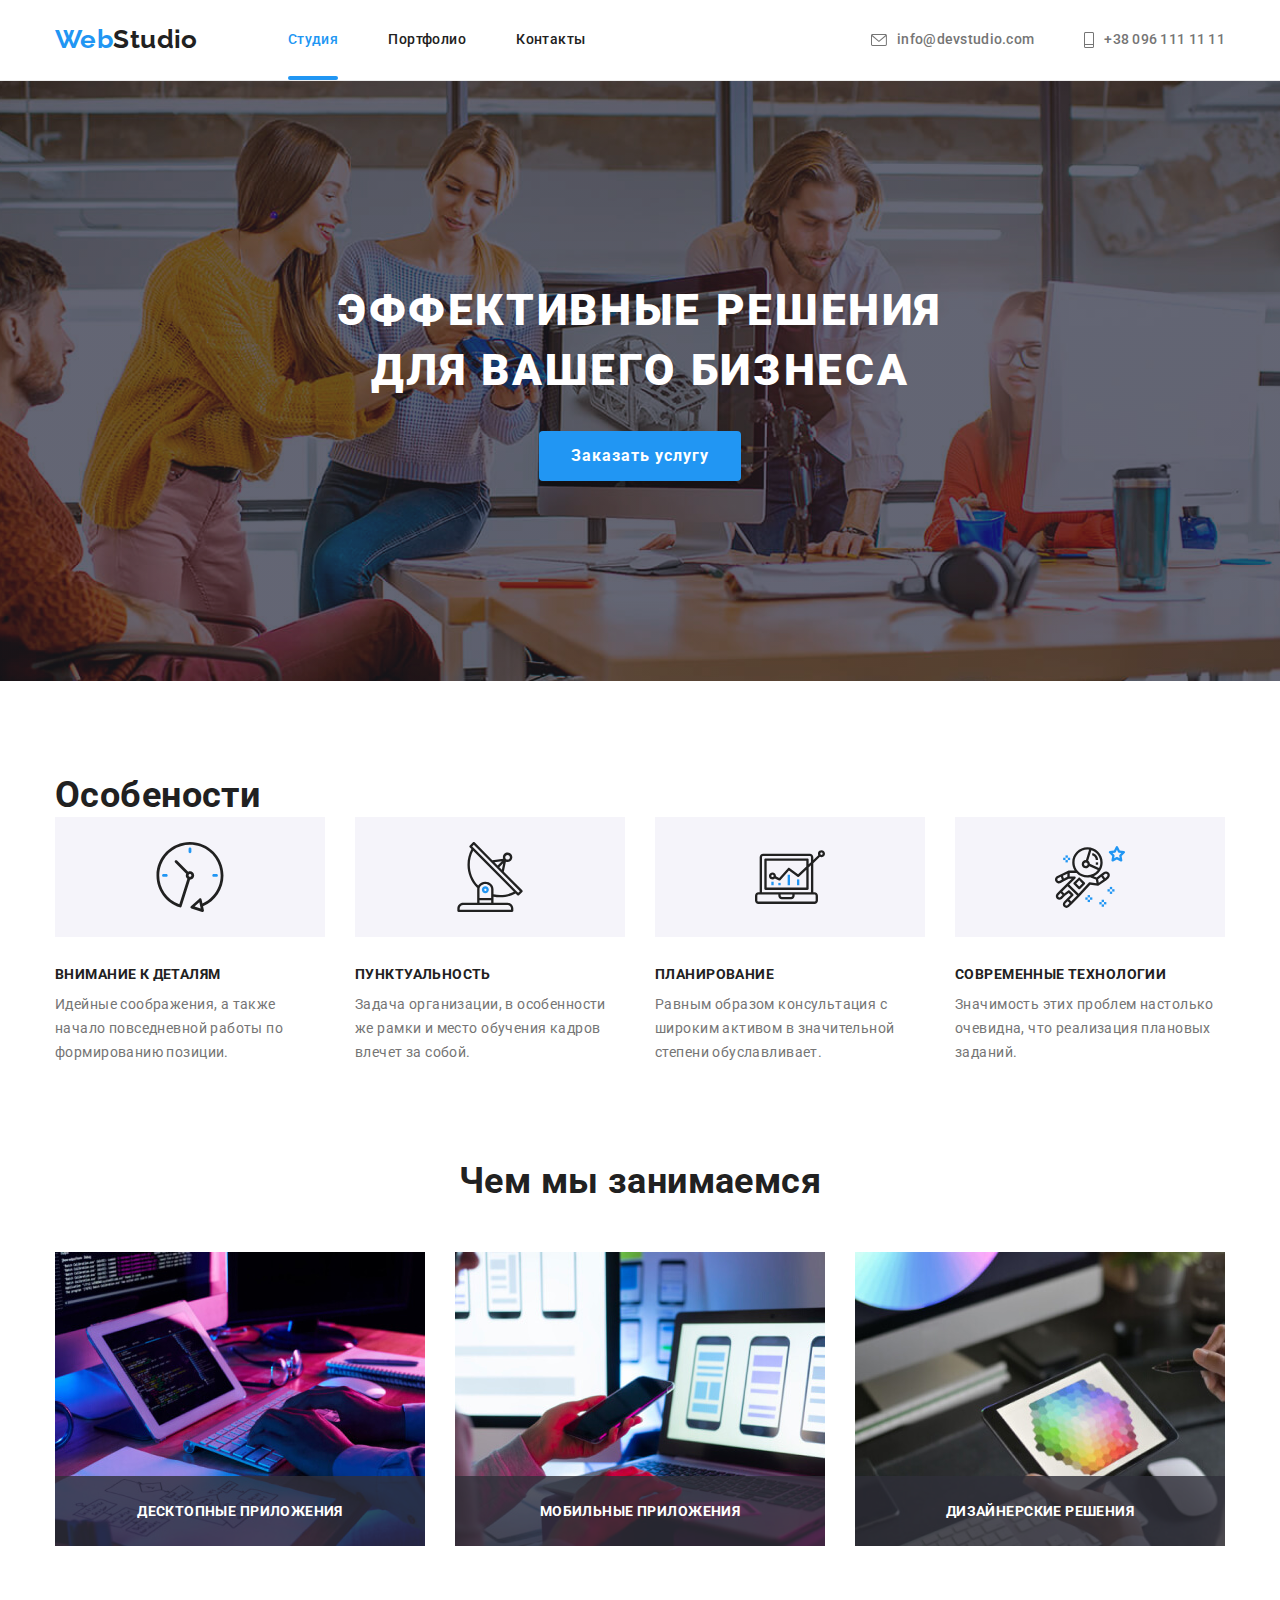
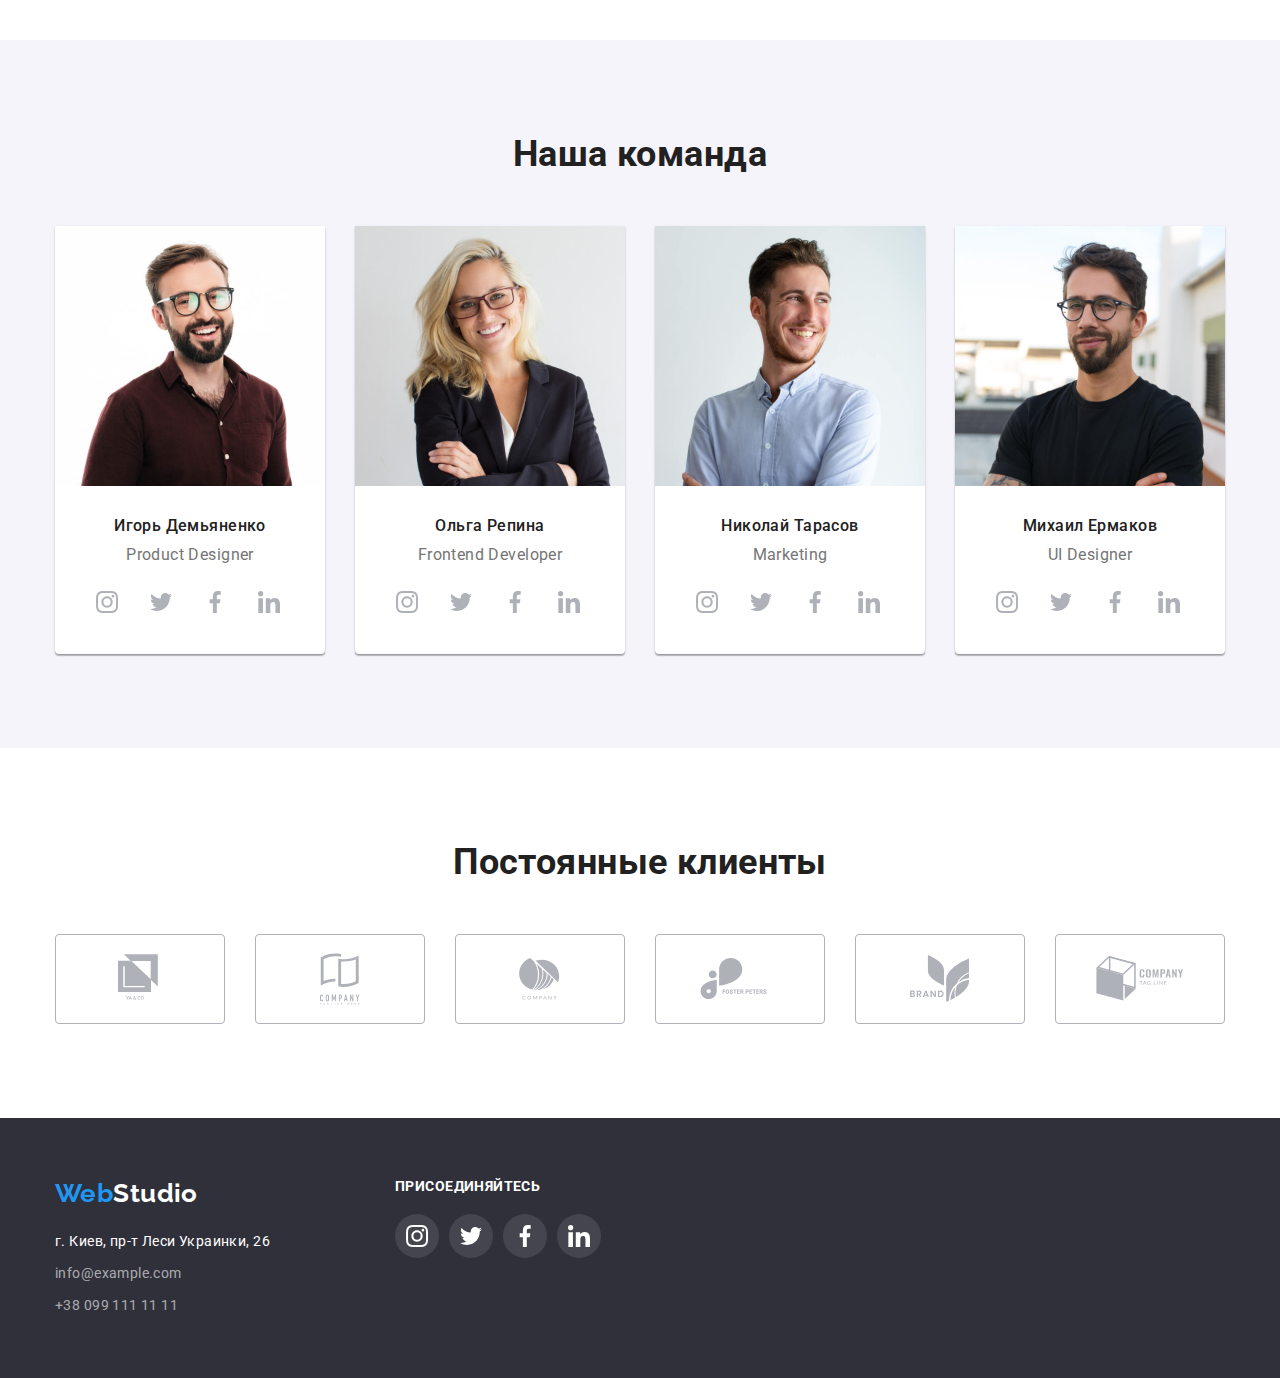
==== index.html @ b99799af "Перенес 5ю дз" ====
<!DOCTYPE html>
<html lang="ru">
  <head>
    <meta charset="UTF-8" />
    <meta name="viewport" content="width=device-width, initial-scale=1.0" />
    <title>Document</title>
    <link rel="preconnect" href="https://fonts.gstatic.com" />
    <link
      href="https://fonts.googleapis.com/css2?family=Raleway:wght@700&family=Roboto:wght@400;500;700;900&display=swap"
      rel="stylesheet"
    />
    <link
      rel="stylesheet"
      href="https://cdnjs.cloudflare.com/ajax/libs/modern-normalize/1.0.0/modern-normalize.min.css"
    />
    <link rel="stylesheet" href="./CSS/style.css" />
  </head>
  <body>
    <!--Шапка-->
    <header class="page-header">
      <div class="header-container container">
        <nav class="nav-header">
          <a href="/" class="logo">Web<span class="logo-color">Studio</span></a>

          <ul class="site-nav">
            <li class="nav-item"><a href="./index.html" class="link current">Студия</a></li>
            <li class="nav-item"><a href="./portfolio.html" class="link">Портфолио</a></li>
            <li class="nav-item"><a href="" class="link">Контакты</a></li>
          </ul>
        </nav>

        <ul class="second-nav">
          <li class="nav-item">
            <a href="" class="link">
              <svg class="second-nav-mail">
                <use class="second-nav-icon" href="./images/sprite.svg#mail"></use>
              </svg>
              info@devstudio.com
            </a>
          </li>
          <li class="nav-item">
            <a href="" class="link">
              <svg class="second-nav-smartphone">
                <use class="second-nav-icon" href="./images/sprite.svg#smartphone"></use>
              </svg>
              +38 096 111 11 11
            </a>
          </li>
        </ul>
      </div>
    </header>

    <main>
      <!--Герой-->
      <section class="hero-page">
        <div class="container">
          <h1 class="hero-title">
            Эффективные решения<br />
            для вашего бизнеса
          </h1>
          <button type="button" data-modal-open class="hero-btn">Заказать услугу</button>
        </div>
      </section>

      <!--Особенности-->
      <section class="section section-features">
        <div class="container">
          <h2 class="section-title" class="visually-hidden">Особености</h2>
          <ul class="features-list">
            <li class="features-item bgf-img1">
              <h3 class="section-title features">Внимание к деталям</h3>
              <p class="features-text">
                Идейные соображения, а также начало повседневной работы по формированию позиции.
              </p>
            </li>

            <li class="features-item bgf-img2">
              <h3 class="section-title features">Пунктуальность</h3>
              <p class="features-text">
                Задача организации, в особенности же рамки и место обучения кадров влечет за собой.
              </p>
            </li>

            <li class="features-item bgf-img3">
              <h3 class="section-title features">Планирование</h3>
              <p class="features-text">
                Равным образом консультация с широким активом в значительной степени обуславливает.
              </p>
            </li>

            <li class="features-item bgf-img4">
              <h3 class="section-title features">Современные технологии</h3>
              <p class="features-text">Значимость этих проблем настолько очевидна, что реализация плановых заданий.</p>
            </li>
          </ul>
        </div>
      </section>

      <!--Чем занимаемся-->
      <section class="section section-work">
        <div class="container">
          <h2 class="section-title name-page">Чем мы занимаемся</h2>
          <ul class="work-title">
            <li class="work-item">
              <img src="./images/Dex.jpg" alt="Декстопные приложения" width="370" />
              <p class="work-text">Десктопные приложения</p>
            </li>
            <li class="work-item">
              <img src="./images/phone.jpg" alt="Мобильные Приложения" width="370" />
              <p class="work-text">Мобильные приложения</p>
            </li>
            <li class="work-item">
              <img src="./images/dis.jpg" alt="Дизайнерские решения" width="370" />
              <p class="work-text">Дизайнерские решения</p>
            </li>
          </ul>
        </div>
      </section>

      <!--Команда-->
      <section class="section-comand">
        <div class="container">
          <h2 class="section-title name-page">Наша команда</h2>
          <ul class="team-list">
            <li class="team-item">
              <div class="team-img-container">
                <img src="./images/igor.jpg" alt="Игорь Демьяненко" width="270" />
              </div>
              <div class="team-text-container">
                <h3 class="section-title name">Игорь Демьяненко</h3>
                <p class="comand-text">Product Designer</p>
                <ul class="network-list">
                  <li class="network-item">
                    <a href="" class="network-link">
                      <svg class="network-icon">
                        <use class="icon" href="./images/sprite.svg#instagram"></use>
                      </svg>
                    </a>
                  </li>
                  <li class="network-item">
                    <a href="" class="network-link">
                      <svg class="network-icon">
                        <use class="icon" href="./images/sprite.svg#twitter"></use>
                      </svg>
                    </a>
                  </li>
                  <li class="network-item">
                    <a href="" class="network-link">
                      <svg class="network-icon">
                        <use class="icon" href="./images/sprite.svg#facebook"></use>
                      </svg>
                    </a>
                  </li>
                  <li class="network-item">
                    <a href="" class="network-link">
                      <svg class="network-icon">
                        <use class="icon" href="./images/sprite.svg#linkedin"></use>
                      </svg>
                    </a>
                  </li>
                </ul>
              </div>
            </li>

            <li class="team-item">
              <div class="team-img-container">
                <img src="./images/olga.jpg" alt="Ольга Репина" width="270" />
              </div>
              <div class="team-text-container">
                <h3 class="section-title name">Ольга Репина</h3>
                <p class="comand-text">Frontend Developer</p>
                <ul class="network-list">
                  <li class="network-item">
                    <a href="" class="network-link">
                      <svg class="network-icon">
                        <use class="icon" href="./images/sprite.svg#instagram"></use>
                      </svg>
                    </a>
                  </li>
                  <li class="network-item">
                    <a href="" class="network-link">
                      <svg class="network-icon">
                        <use class="icon" href="./images/sprite.svg#twitter"></use>
                      </svg>
                    </a>
                  </li>
                  <li class="network-item">
                    <a href="" class="network-link">
                      <svg class="network-icon">
                        <use class="icon" href="./images/sprite.svg#facebook"></use>
                      </svg>
                    </a>
                  </li>
                  <li class="network-item">
                    <a href="" class="network-link">
                      <svg class="network-icon">
                        <use class="icon" href="./images/sprite.svg#linkedin"></use>
                      </svg>
                    </a>
                  </li>
                </ul>
              </div>
            </li>

            <li class="team-item">
              <div class="team-img-container">
                <img src="./images/nikolya.jpg" alt="Николай Тарасов" width="270" />
              </div>
              <div class="team-text-container">
                <h3 class="section-title name">Николай Тарасов</h3>
                <p class="comand-text">Marketing</p>
                <ul class="network-list">
                  <li class="network-item">
                    <a href="" class="network-link">
                      <svg class="network-icon">
                        <use class="icon" href="./images/sprite.svg#instagram"></use>
                      </svg>
                    </a>
                  </li>
                  <li class="network-item">
                    <a href="" class="network-link">
                      <svg class="network-icon">
                        <use class="icon" href="./images/sprite.svg#twitter"></use>
                      </svg>
                    </a>
                  </li>
                  <li class="network-item">
                    <a href="" class="network-link">
                      <svg class="network-icon">
                        <use class="icon" href="./images/sprite.svg#facebook"></use>
                      </svg>
                    </a>
                  </li>
                  <li class="network-item">
                    <a href="" class="network-link">
                      <svg class="network-icon">
                        <use class="icon" href="./images/sprite.svg#linkedin"></use>
                      </svg>
                    </a>
                  </li>
                </ul>
              </div>
            </li>

            <li class="team-item">
              <div class="team-img-container">
                <img src="./images/mihail.jpg" alt="Михаил Ермаков" width="270" />
              </div>
              <div class="team-text-container">
                <h3 class="section-title name">Михаил Ермаков</h3>
                <p class="comand-text">UI Designer</p>
                <ul class="network-list">
                  <li class="network-item">
                    <a href="" class="network-link">
                      <svg class="network-icon">
                        <use class="icon" href="./images/sprite.svg#instagram"></use>
                      </svg>
                    </a>
                  </li>
                  <li class="network-item">
                    <a href="" class="network-link">
                      <svg class="network-icon">
                        <use class="icon" href="./images/sprite.svg#twitter"></use>
                      </svg>
                    </a>
                  </li>
                  <li class="network-item">
                    <a href="" class="network-link">
                      <svg class="network-icon">
                        <use class="icon" href="./images/sprite.svg#facebook"></use>
                      </svg>
                    </a>
                  </li>
                  <li class="network-item">
                    <a href="" class="network-link">
                      <svg class="network-icon">
                        <use class="icon" href="./images/sprite.svg#linkedin"></use>
                      </svg>
                    </a>
                  </li>
                </ul>
              </div>
            </li>
          </ul>
        </div>
      </section>

      <!-- Наши Клиенты -->
      <section class="section section-clients">
        <div class="container">
          <h2 class="section-title name-page">Постоянные клиенты</h2>
          <ul class="clients-list">
            <li class="clients-item">
              <a href="" class="clients-link">
                <svg class="clients-img" width="44px" height="49px">
                  <use class="clients-logo" href="./images/sprite.svg#logo1"></use>
                </svg>
              </a>
            </li>
            <li class="clients-item">
              <a href="" class="clients-link">
                <svg class="clients-img" width="40px" height="52px">
                  <use class="clients-logo" href="./images/sprite.svg#logo2"></use>
                </svg>
              </a>
            </li>
            <li class="clients-item">
              <a href="" class="clients-link">
                <svg class="clients-img" width="41px" height="42px">
                  <use class="clients-logo" href="./images/sprite.svg#logo3"></use>
                </svg>
              </a>
            </li>
            <li class="clients-item">
              <a href="" class="clients-link">
                <svg class="clients-img" width="80px" height="42px">
                  <use class="clients-logo" href="./images/sprite.svg#logo4"></use>
                </svg>
              </a>
            </li>
            <li class="clients-item">
              <a href="" class="clients-link">
                <svg class="clients-img" width="59px" height="47px">
                  <use class="clients-logo" href="./images/sprite.svg#logo5"></use>
                </svg>
              </a>
            </li>
            <li class="clients-item">
              <a href="" class="clients-link">
                <svg class="clients-img" width="88px" height="45px">
                  <use class="clients-logo" href="./images/logo6.svg#logo6"></use>
                </svg>
              </a>
            </li>
          </ul>
        </div>
      </section>
    </main>

    <!--Подвал-->
    <footer class="footer-page">
      <div class="container">
        <div class="footer-address-container">
          <a href="/" class="logo">Web<span class="logo-color footer">Studio</span></a>

          <address class="footer-content">
            <ul class="footer-list">
              <li class="footer-list-item">
                <a href="https://goo.gl/maps/4PFyWTzTnwLAxrPg8 " rel="“noopener" class="link"
                  >г. Киев, пр-т Леси Украинки, 26</a
                >
              </li>
              <li class="footer-list-item">
                <a href="mailto:info@example.com" class="link rgba">info@example.com</a>
              </li>

              <li class="footer-list-item">
                <a href="tel:+380991111111" class="link rgba">+38 099 111 11 11</a>
              </li>
            </ul>
          </address>
        </div>

        <div class="soshial-link-container">
          <h2 class="section-title soshial-link-title">присоединяйтесь</h2>
          <ul class="soshial-link-list">
            <li class="soshial-link-item">
              <a href="" class="soshial-link">
                <svg class="network-icon">
                  <use class="icon" href="./images/sprite.svg#instagram"></use>
                </svg>
              </a>
            </li>
            <li class="soshial-link-item">
              <a href="" class="soshial-link">
                <svg class="network-icon">
                  <use class="icon" href="./images/sprite.svg#twitter"></use>
                </svg>
              </a>
            </li>
            <li class="soshial-link-item">
              <a href="" class="soshial-link">
                <svg class="network-icon">
                  <use class="icon" href="./images/sprite.svg#facebook"></use>
                </svg>
              </a>
            </li>
            <li class="soshial-link-item">
              <a href="" class="soshial-link">
                <svg class="network-icon">
                  <use class="icon" href="./images/sprite.svg#linkedin"></use>
                </svg>
              </a>
            </li>
          </ul>
        </div>
      </div>
    </footer>

    <div class="backdrop is-hidden" data-modal>
      <div class="backdrop-window">
        <button type="button" data-modal-close class="backdrop-btn">
          <svg class="icon-exit">
            <use href="./images/sprite.svg#close-black"></use>
          </svg>
        </button>
      </div>
    </div>

    <script src="./js/modal.js"></script>
  </body>
</html>
---- CSS/style.css ----
:root {
  --text-color: #757575;
  --text-black-color: #212121;
  --text-wite-color: #ffffff;
  --text-accent: #2196f3;
  --text-background-color: #e5e5e5;
  --background-second-color: #f5f4fa;
  --footer-bg-color: #2f303a;
  --border-: 1px solid #eeeeee;
  --cubic: cubic-bezier(0.4, 0, 0.2, 1);
}

button {
  outline: none;
  list-style: none;
}

img {
  display: block;
  max-width: 100%;
  height: auto;
}

* {
  margin: 0;
  padding: 0;
}

body {
  background: var(--text-wite-color);
  color: var(--text-color);

  font-family: Roboto, sans-serif;
  letter-spacing: 0.03em;
  font-size: 14px;
  line-height: 1.71;
}

h1,
h2,
h3,
h4 {
  font-family: Roboto, sans-serif;
}

ul {
  list-style: none;
  margin: 0px;
  padding: 0px;
}

/* =================Header================= */

.page-header {
  display: flex;
  justify-content: center;
  align-items: center;
  border-bottom: 1px solid #ececec;

  background-color: var(--text-wite-color);
}

/* =================END Header================= */

/* ===================logo================ */

.logo {
  color: var(--text-accent);
  font-family: Raleway;
  font-weight: 700;
  font-size: 26px;
  line-height: 1.2;
  text-decoration: none;
}

.logo-color {
  color: var(--text-black-color);
}

/* ===================END logo================ */

.header-container {
  display: flex;
  align-items: center;
  justify-content: space-between;
}

/* =====================NAVIGATION=============== */

.nav-header {
  display: flex;
  justify-content: space-between;
  align-items: center;
  margin-right: auto;
}

.site-nav {
  display: flex;
  margin-left: 90px;
}

.site-nav .link:focus,
.site-nav .link:hover {
  color: var(--text-accent);
}

.site-nav .nav-item:not(:last-child) {
  margin-right: 50px;
}

.site-nav .link {
  display: block;
  padding: 32px 0;

  color: var(--text-black-color);
  font-weight: 500;
  font-size: 14px;
  line-height: 1.14;
  text-decoration: none;
}
.site-nav .link.current {
  color: var(--text-accent);
  display: block;
  position: relative;
}

.site-nav .link.current::after {
  content: '';
  position: absolute;
  left: 0;
  bottom: 0;

  display: block;
  width: 100%;
  height: 4px;
  background-color: var(--text-accent);
  border-radius: 2px;
}

/* =====================END NAVIGATION=============== */

/* =====================Second NAVIGATION=============== */

.second-nav {
  display: flex;
}

.second-nav .nav-item:not(:last-child) {
  margin-right: 50px;
}

.second-nav .link {
  color: var(--text-color);
  font-weight: 500;
  font-size: 14px;
  line-height: 1.4;
  letter-spacing: 0.02em;
  text-decoration: none;

  transition: color 250ms cubic-bezier(0.4, 0, 0.2, 1), fill 250ms cubic-bezier(0.4, 0, 0.2, 1);
}

.second-nav .second-nav-mail {
  width: 16px;
  height: 12px;
  fill: var(--text-color);
  margin-right: 10px;
}

.second-nav .second-nav-smartphone {
  width: 10px;
  height: 16px;
  fill: var(--text-color);
  margin-right: 10px;
}

.second-nav .link:focus,
.second-nav .link:hover {
  color: var(--text-accent);
}

.link:focus .second-nav-mail,
.link:hover .second-nav-mail {
  fill: var(--text-accent);
}

.link:focus .second-nav-smartphone,
.link:hover .second-nav-smartphone {
  fill: var(--text-accent);
}

.nav-item .link {
  display: flex;
  align-items: center;
}
/* =====================END Second NAVIGATION=============== */

/* =================END Header================= */

/* =================HERO================  */

.hero-page .hero-title {
  color: var(--text-wite-color);
  font-weight: 900;
  font-size: 44px;
  line-height: 1.36;
  text-align: center;
  letter-spacing: 0.06em;
  text-transform: uppercase;
}

.hero-page .hero-btn {
  color: var(--text-wite-color);
  font-weight: 700;
  font-size: 16px;
  line-height: 1.87;
  display: flex;
  align-items: center;
  text-align: center;
  letter-spacing: 0.06em;
  background-color: var(--text-accent);
  border: none;
  box-shadow: 0px 4px 4px rgba(0, 0, 0, 0.15);
  border-radius: 4px;
  cursor: pointer;
}

/* .hero-page .hero-btn:focus,
.hero-page .hero-btn:hover {
  color: var(--text-black-color);
  background-color: var(--background-second-color);
} */

.hero-page {
  background-color: #c4c4c4;
  margin: 0 auto;
  padding-top: 200px;
  padding-bottom: 200px;
  text-align: center;
  max-width: 1600px;

  background-image: linear-gradient(rgba(47, 48, 58, 0.4), rgba(47, 48, 58, 0.4)), url(../images/hero/Img-png.png);
  background-position: center;
  background-repeat: no-repeat;
  background-size: cover;
}

.hero-page .hero-btn {
  color: var(--text-wite-color);
  background-color: var(--text-accent);
  font-weight: 700;
  font-size: 16px;
  line-height: 1.9;
  align-items: center;
  text-align: center;
  letter-spacing: 0.06em;
}

.hero-btn {
  text-align: center;
  margin-left: auto;
  margin-right: auto;
  margin-top: 30px;
  padding: 10px 0;
  padding-left: 32px;
  padding-right: 32px;
  box-shadow: 0px 4px 4px rgba(0, 0, 0, 0.15);
}

/* =================END HERO================  */

.section .section-title,
.section-comand .section-title {
  color: var(--text-black-color);
  font-weight: 700;
  font-size: 36px;
  line-height: 1.16;
}

.section .filter {
  background-color: var(--background-second-color);
  font-family: inherit;
}

.section .filter:focus,
.section .filter:hover {
  color: var(--text-accent);
}

.section .filter-text {
  color: var(--text-color);
}

.section .section-title.name-page {
  font-weight: 700;
  font-size: 36px;
  line-height: 1.16;
  text-align: center;
}

.section .section-title.features {
  font-weight: 700;
  font-size: 14px;
  line-height: 1.14;
  text-transform: uppercase;
}

.visually-hidden {
  position: absolute !important;
  clip: rect(1px 1px 1px 1px);
  clip: rect(1px, 1px, 1px, 1px);
  padding: 0 !important;
  border: 0 !important;
  height: 1px !important;
  width: 1px !important;
  overflow: hidden;
}

/* =====================FEARURES================ */

.features-item {
  margin-left: 30px;
}

.section-features {
  padding-top: 94px;
  padding-bottom: 48px;
}

.features-list {
  display: flex;
  flex-wrap: wrap;
  margin-left: -30px;
}

.features-item {
  flex-basis: calc((100% - 30px * 4) / 4);
}

.features-text {
  margin-top: 10px;
}

.features-item:before {
  content: '';
  display: block;
  margin-bottom: 30px;
  background-repeat: no-repeat;
  background-position: center;
  background-color: var(--background-second-color);
  /* width: 270px; */
  height: 120px;
}

.bgf-img1::before {
  background-image: url(../images/features/bg1.svg);
}

.bgf-img2::before {
  background-image: url(../images/features/bg2.svg);
}

.bgf-img3::before {
  background-image: url(../images/features/bg3.svg);
}

.bgf-img4::before {
  background-image: url(../images/features/bg4.svg);
}

/* =====================FEARURES================ */

/* ================ЧЕМ ЗАНИМАЕМСЯ============== */

.section-work .section-title.name-page {
  margin-bottom: 50px;
}

.section-work {
  padding-top: 48px;
  padding-bottom: 94px;
}

.work-title {
  display: flex;
  flex-wrap: wrap;
  margin-left: -30px;
  justify-content: center;
  align-items: center;
}

.work-title > .work-item {
  flex-basis: calc((100% - 30px * 3) / 3);
  margin-left: 30px;
  position: relative;
}

.work-text {
  display: flex;
  justify-content: center;
  align-items: center;
  height: 70px;
  width: 100%;
  background: rgba(47, 48, 58, 0.8);
  top: 76%;
  position: absolute;

  font-weight: 700;
  font-size: 14px;
  line-height: 1.143;
  text-transform: uppercase;
  color: var(--text-wite-color);
}

/* ================ КОНЕЦ ЧЕМ ЗАНИМАЕМСЯ============== */

/* ======================TEAM=================== */

.section-comand .section-title.name-page {
  font-weight: 700;
  font-size: 36px;
  line-height: 1.16;
  text-align: center;
  margin-bottom: 50px;
}

.section-comand {
  background-color: var(--background-second-color);
  padding-top: 94px;
  padding-bottom: 94px;
}

.team-list {
  display: flex;
  flex-wrap: wrap;
  margin-left: -30px;
  border-radius: 0px 0px 4px 4px;
}

.team-list > .team-item {
  flex-basis: calc((100% - 30px * 4) / 4);
}

.team-item {
  border-radius: 0px 0px 4px 4px;
  background-color: var(--text-wite-color);
  margin-left: 30px;
  box-shadow: 0px 1px 3px rgba(0, 0, 0, 0.12), 0px 1px 1px rgba(0, 0, 0, 0.14), 0px 2px 1px rgba(0, 0, 0, 0.2);

  /* transition: background-color 250ms cubic-bezier(0.4, 0, 0.2, 1); */
}

.section-comand .section-title.name {
  font-weight: 500;
  font-size: 16px;
  line-height: 1.19;
  text-align: center;
}

.section-comand .comand-text {
  font-weight: 400;
  font-size: 16px;
  line-height: 1.19;
  text-align: center;
  margin-top: 10px;
}

.team-text-container {
  padding: 30px;
}

.network-list {
  display: inline-flex;
  margin-top: 16px;
}

/* .network-link {
  transition: background-color 250ms var(--cubic);
} */

.network-link:focus,
.network-link:hover {
  display: flex;
  width: 44px;
  height: 44px;
  background-color: var(--text-accent);
  border-radius: 50%;
}

.network-link:focus .network-icon,
.network-link:hover .network-icon {
  fill: #ffffff;
}

.network-item:not(:last-child) {
  margin-right: 10px;
}

.network-link {
  width: 44px;
  height: 44px;
  display: inline-flex;
  justify-content: center;
  align-items: center;
  border-radius: 50%;

  transition: background-color 250ms var(--cubic), fill 250ms var(--cubic);
}

.network-icon {
  width: 22px;
  height: 22px;
  fill: #afb1b8;

  transition: fill 250ms cubic-bezier(0.4, 0, 0.2, 1);
}

/* ======================END TEAM=================== */

/* =========================== CLIENTS ========================== */

.section-clients {
  padding-top: 94px;
  padding-bottom: 94px;
}

.clients-list {
  display: flex;
  margin-top: 50px;
  flex-wrap: wrap;
  margin-left: -30px;
}

.clients-item {
  display: flex;
  justify-content: center;
  align-items: center;
  margin-left: 30px;
  flex-basis: calc((100% - 30px * 6) / 6);
}

.clients-img {
  display: block;
}

.clients-logo {
  fill: #afb1b8;
}

.clients-link {
  display: flex;
  width: 100%;
  height: 90px;
  fill: var(--text-accent);
  box-sizing: border-box;
  justify-content: center;
  align-items: center;
  border: 1px solid #afb1b8;
  border-radius: 4px;

  transition: border 250ms cubic-bezier(0.4, 0, 0.2, 1), fill 250ms var(--cubic);
}

.clients-link:hover,
.clients-link:focus {
  border-radius: 4px;
  border: 1px solid var(--text-accent);
}

.clients-link:hover .clients-logo,
.clients-link:focus .clients-logo {
  fill: var(--text-accent);
}

/* ======================== END CLIENTS ============================= */

/* ===================FOOTER========================== */

.footer-page {
  background-color: var(--footer-bg-color);
  text-decoration: none;
  display: flex;
  justify-content: center;
  align-items: center;
}

.footer-page > .container {
  display: flex;
}

.footer-page .link {
  color: var(--text-wite-color);
  text-decoration: none;

  transition: color 250ms var(--cubic);
}

.footer-page .link.rgba {
  color: rgba(255, 255, 255, 0.6);
  text-decoration: none;
}

.logo-color.footer {
  color: var(--text-wite-color);
}

.footer-page .link:focus,
.footer-page .link:hover {
  color: var(--text-accent);
}

.footer-content {
  margin-top: 20px;

  font-style: normal;
}

.footer-address-container {
  width: 270px;
  padding: 60px 0;
  align-items: flex-start;
}

.footer-list-item {
  margin-top: 8px;
}

.soshial-link-container {
  width: 270px;
  padding: 60px 0;
  align-items: flex-start;
  margin-left: 70px;
}

.soshial-link-title {
  font-weight: 700;
  font-size: 14px;
  line-height: 1.142;
  letter-spacing: 0.03em;
  text-transform: uppercase;
  color: var(--text-wite-color);
}

.soshial-link-list {
  display: flex;
}

.soshial-link-item:not(:last-child) {
  margin-right: 10px;
}

.soshial-link-item {
  margin-top: 20px;
  background-color: rgba(255, 255, 255, 0.1);
  border-radius: 50%;

  /* transition: background-color 250ms cubic-bezier(0.4, 0, 0.2, 1); */
}

.soshial-link {
  width: 44px;
  height: 44px;
  display: inline-flex;
  justify-content: center;
  align-items: center;
  border-radius: 50%;

  transition: background-color 250ms cubic-bezier(0.4, 0, 0.2, 1);
}

.soshial-link .icon {
  width: 22px;
  height: 22px;
  fill: var(--text-wite-color);
}

.soshial-link:hover,
.soshial-link:focus {
  display: flex;
  width: 44px;
  height: 44px;
  background-color: #2196f3;
  border-radius: 50%;
}

/* =================== END FOOTER ========================== */

/* ========== Modal =============== */

.backdrop {
  position: fixed;
  top: 0;
  left: 0;
  z-index: 100;

  width: 100%;
  height: 100%;
  background-color: rgba(0, 0, 0, 0.2);

  transition: all 250ms var(--cubic);
}

.backdrop-window {
  position: absolute;
  top: 50%;
  left: 50%;
  transform: translate(-50%, -50%);

  width: 528px;
  height: 581px;
  background: #ffffff;
  box-shadow: 0px 1px 3px rgba(0, 0, 0, 0.12), 0px 1px 1px rgba(0, 0, 0, 0.14), 0px 2px 1px rgba(0, 0, 0, 0.2);
  border-radius: 4px;
}

.backdrop-btn {
  position: absolute;
  right: 8px;
  top: 8px;
  width: 30px;
  height: 30px;

  background: #ffffff;
  border: 1px solid rgba(0, 0, 0, 0.1);
  border-radius: 50%;

  display: flex;
  justify-content: center;
  align-items: center;

  transition: border 250ms var(--cubic);
}

.icon-exit {
  width: 11px;
  height: 11px;

  transition: fill 250ms var(--cubic);
}

.is-hidden {
  opacity: 0;
  visibility: hidden;
  pointer-events: none;
}

.backdrop-btn:focus,
.backdrop-btn:hover {
  border: 1px solid var(--text-accent);
}

.backdrop-btn:focus .icon-exit,
.backdrop-btn:hover .icon-exit {
  fill: var(--text-accent);
}

/* ========== END Modal =============== */

/* ==================== Portfolio ==================== */

.container {
  width: 1200px;
  margin-left: auto;
  margin-right: auto;
  padding-left: 15px;
  padding-right: 15px;
}

/* ==================== Portfolio ==================== */

/* ================ filter ================ */

.portfolio-main-container {
  background-color: var(--text-wite-color);
}

.filter-container {
  align-items: center;
  justify-content: center;
  display: flex;
  margin-bottom: 50px;
}

.filter-list:not(:last-child) {
  margin-right: 8px;
}

.filter-list .filter {
  padding: 6px 22px;
  border-radius: 4px;
  background-color: var(--background-second-color);

  text-align: center;
  font-weight: 500;
  font-size: 16px;
  line-height: 1.8;
}

.section .filter {
  font-weight: 500;
  font-size: 16px;
  line-height: 1.62;

  background: #f5f4fa;
  border-radius: 4px;
  border: none;

  transition: background-color 250ms cubic-bezier(0.4, 0, 0.2, 1), color 250ms cubic-bezier(0.4, 0, 0.2, 1);
}

.section .filter:focus,
.section .filter:hover {
  background: var(--text-accent);
  color: var(--text-wite-color);
  border-radius: 4px;
  box-shadow: 0px 3px 1px rgba(0, 0, 0, 0.1), 0px 1px 2px rgba(0, 0, 0, 0.08), 0px 2px 2px rgba(0, 0, 0, 0.12);
}

/* ================ END filter ================ */

/*  ==================== Список фильтра ================= */

.flex-container {
  display: flex;
  flex-wrap: wrap;
  margin-left: -30px;
  margin-top: -30px;
}

.portfolio-box {
  margin-left: 30px;
  margin-top: 30px;
  flex-basis: calc((100% - 30px * 3) / 3);
  border: var(--border-);
  box-sizing: border-box;
}

.filter-img {
  position: relative;
  overflow: hidden;
}

.portfolio-opacity-text {
  position: absolute;
  top: 0;

  width: 100%;
  height: 100%;
  padding: 63px 24px;
  background: rgba(33, 150, 243, 0.9);

  font-size: 18px;
  line-height: 1.555;
  letter-spacing: 0.03em;
  color: #ffffff;

  transform: translateY(100%);
  transition: transform 250ms cubic-bezier(0.4, 0, 0.2, 1);
}

.section .section-title.filter-page {
  font-size: 18px;
  line-height: 1.83;
  letter-spacing: 0.06em;
}

.section .filter-text {
  margin-top: 4px;

  font-weight: 400;
  font-size: 16px;
  line-height: 1.87;
}

.filter-link:hover .portfolio-opacity-text,
.filter-link:focus .portfolio-opacity-text {
  transform: translateY(0);
}

/* .section .filter-link:focus,
.section .filter-link:hover {
  color: var(--text-accent);
} */

.filter-link:focus,
.filter-link:hover {
  box-shadow: 0px 1px 1px rgba(0, 0, 0, 0.12), 0px 4px 4px rgba(0, 0, 0, 0.06), 1px 4px 6px rgba(0, 0, 0, 0.16);
  color: var(--text-accent);
}

.section .filter-link {
  text-decoration: none;
  display: block;
  position: relative;

  transition: box-shadow 250ms cubic-bezier(0.4, 0, 0.2, 1);
}

.filter-contant-container {
  padding: 24px 20px;
}

.portfolio-section {
  padding: 94px 0;
}
/* ====================END Portfolio==================== */
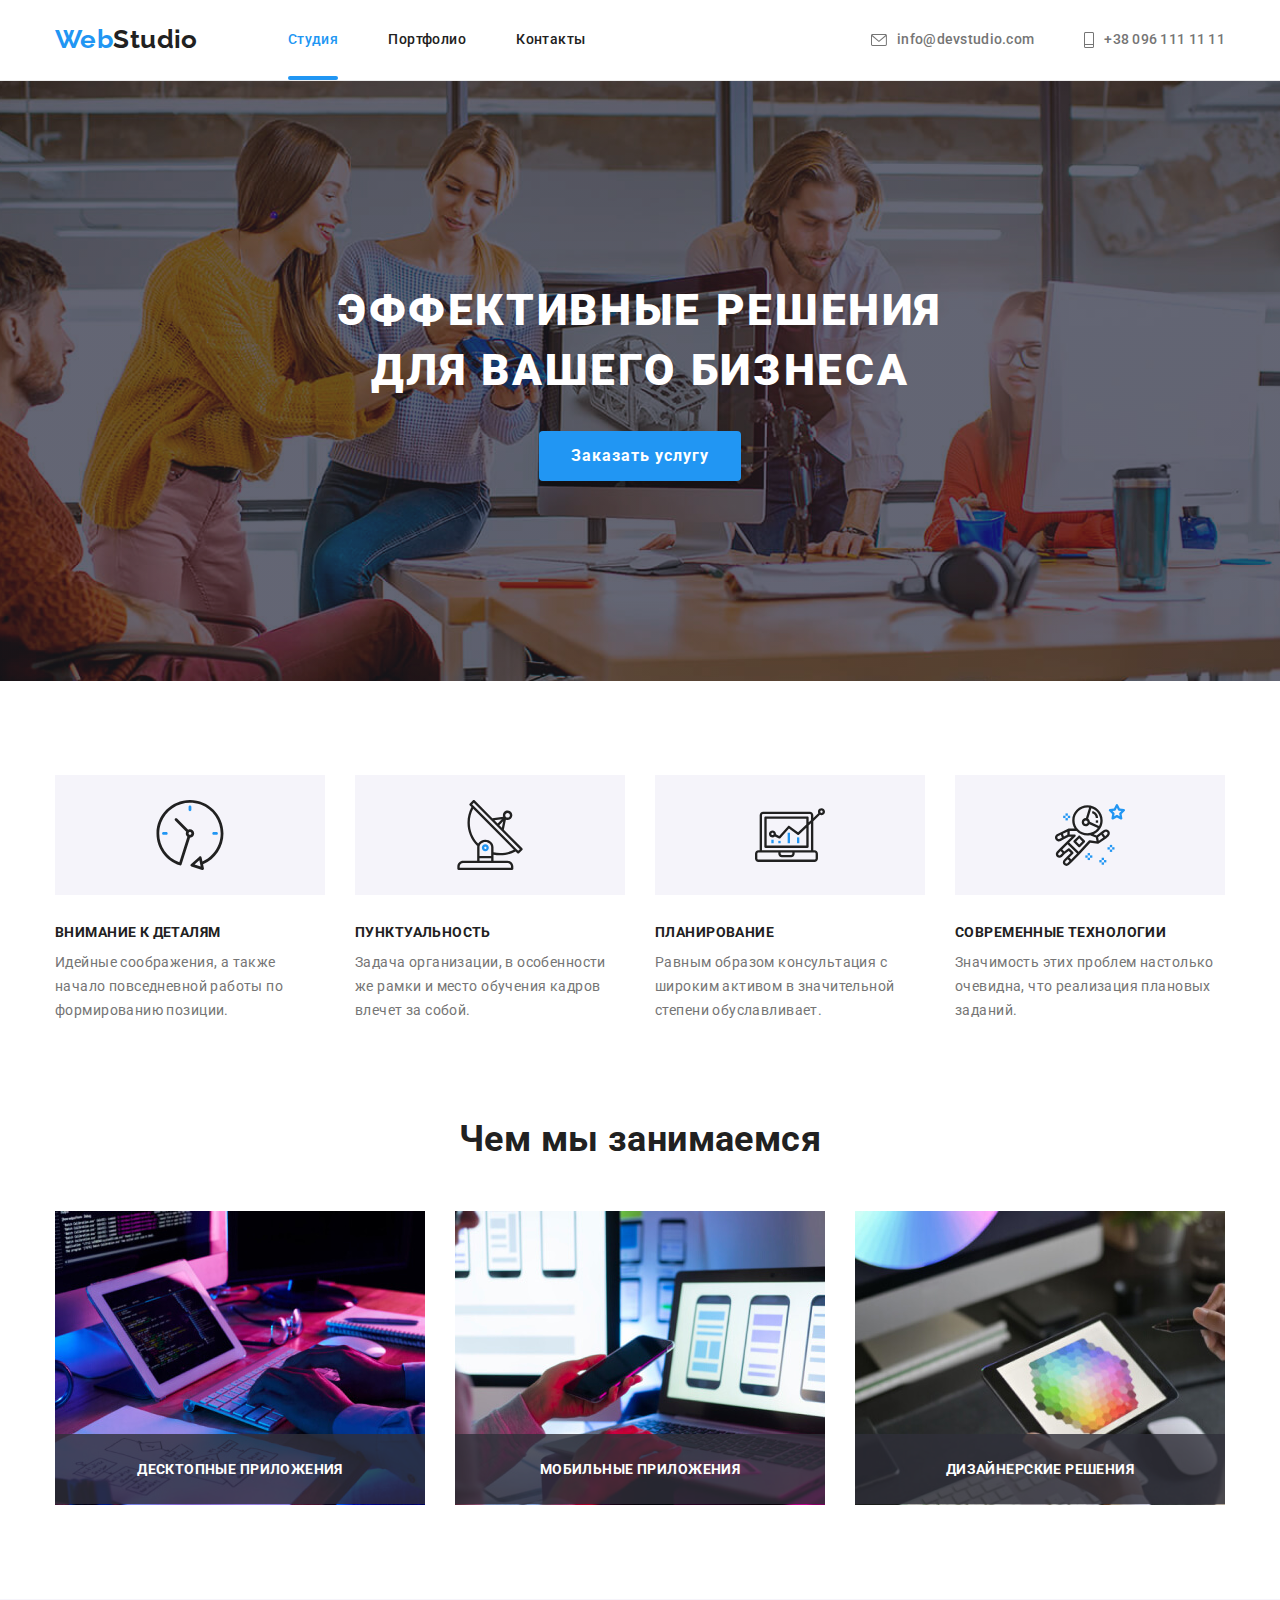
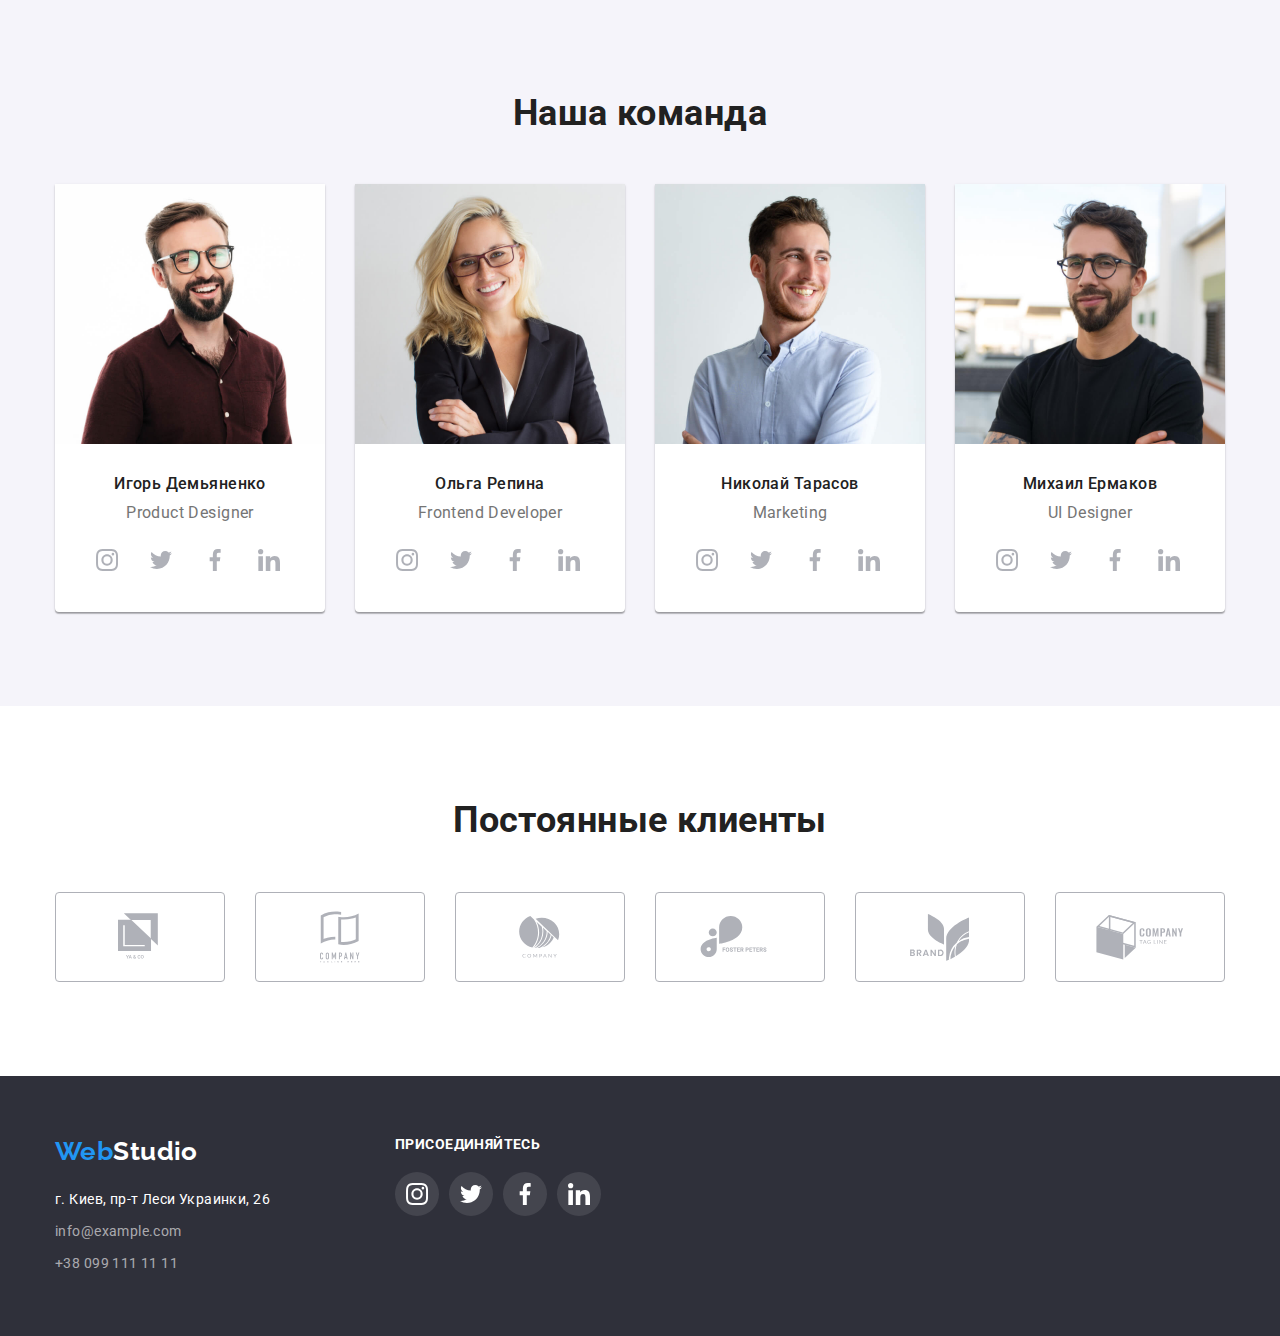
==== commit d8c2d0aa: "правки" ====
--- a/index.html
+++ b/index.html
@@ -65,7 +65,7 @@
       <!--Особенности-->
       <section class="section section-features">
         <div class="container">
-          <h2 class="section-title" class="visually-hidden">Особености</h2>
+          <h2 class="section-title visually-hidden">Особености</h2>
           <ul class="features-list">
             <li class="features-item bgf-img1">
               <h3 class="section-title features">Внимание к деталям</h3>
@@ -399,6 +399,54 @@
 
     <div class="backdrop is-hidden" data-modal>
       <div class="backdrop-window">
+        <div class="backdrop-contant">
+          <form class="backdrop-form">
+            <p class="backdrop-form-name">Оставьте свои данные, мы вам перезвоним</p>
+            <label for="Имя" class="backdrop-list">
+              <span class="backdrop-form-text">Имя</span>
+              <input type="text" name="username" class="backdrop-imput" id="username" />
+              <svg class="backdrop-icon-container" width="12" heigth="12">
+                <use class="backdrop-icon" href="./images/sprite.svg#mail2"></use>
+              </svg>
+            </label>
+
+            <label for="Телефон" class="backdrop-list">
+              <span class="backdrop-form-text">Телефон</span>
+              <input type="tel" name="phone-number" class="backdrop-imput" id="phone-number" />
+              <svg class="backdrop-icon-container" width="13" heigth="13">
+                <use class="backdrop-icon" href="./images/sprite.svg#phone"></use>
+              </svg>
+            </label>
+
+            <label for="Почта" class="backdrop-list">
+              <span class="backdrop-form-text">Почта</span>
+              <input type="email" name="email" class="backdrop-imput" id="email" />
+              <svg class="backdrop-icon-container" width="15" heigth="12">
+                <use class="backdrop-icon" href="./images/sprite.svg#peple"></use>
+              </svg>
+            </label>
+
+            <label for="comment" class="backdrop-list">
+              <span class="backdrop-form-text">Комментарий</span>
+              <textarea
+                name="comment"
+                rows="5"
+                placeholder="Введите текст"
+                class="backdrop-textarea"
+                id="comment"
+              ></textarea>
+            </label>
+
+            <label class="backdrop-checkbox">
+              <input type="checkbox" name="mailing" />
+              <p class="checkbox-text">Соглашаюсь с рассылкой и принимаю</p>
+              <a href="#" class="checkbox-link">Условия договора</a>
+            </label>
+
+            <button type="submit" class="hero-btn">Отправить</button>
+          </form>
+        </div>
+
         <button type="button" data-modal-close class="backdrop-btn">
           <svg class="icon-exit">
             <use href="./images/sprite.svg#close-black"></use>
--- a/CSS/style.css
+++ b/CSS/style.css
@@ -49,6 +49,10 @@
   padding: 0px;
 }
 
+textarea {
+  resize: none;
+}
+
 /* =================Header================= */
 
 .page-header {
@@ -209,7 +213,7 @@
   text-transform: uppercase;
 }
 
-.hero-page .hero-btn {
+.hero-btn {
   color: var(--text-wite-color);
   font-weight: 700;
   font-size: 16px;
@@ -224,12 +228,6 @@
   border-radius: 4px;
   cursor: pointer;
 }
-
-/* .hero-page .hero-btn:focus,
-.hero-page .hero-btn:hover {
-  color: var(--text-black-color);
-  background-color: var(--background-second-color);
-} */
 
 .hero-page {
   background-color: #c4c4c4;
@@ -348,7 +346,6 @@
   background-repeat: no-repeat;
   background-position: center;
   background-color: var(--background-second-color);
-  /* width: 270px; */
   height: 120px;
 }
 
@@ -446,8 +443,6 @@
   background-color: var(--text-wite-color);
   margin-left: 30px;
   box-shadow: 0px 1px 3px rgba(0, 0, 0, 0.12), 0px 1px 1px rgba(0, 0, 0, 0.14), 0px 2px 1px rgba(0, 0, 0, 0.2);
-
-  /* transition: background-color 250ms cubic-bezier(0.4, 0, 0.2, 1); */
 }
 
 .section-comand .section-title.name {
@@ -473,10 +468,6 @@
   display: inline-flex;
   margin-top: 16px;
 }
-
-/* .network-link {
-  transition: background-color 250ms var(--cubic);
-} */
 
 .network-link:focus,
 .network-link:hover {
@@ -653,8 +644,6 @@
   margin-top: 20px;
   background-color: rgba(255, 255, 255, 0.1);
   border-radius: 50%;
-
-  /* transition: background-color 250ms cubic-bezier(0.4, 0, 0.2, 1); */
 }
 
 .soshial-link {
@@ -754,6 +743,81 @@
   fill: var(--text-accent);
 }
 
+.backdrop-form-name {
+  margin-top: 40px;
+
+  font-weight: 700;
+  font-size: 20px;
+  line-height: 1.15;
+  text-align: center;
+  letter-spacing: 0.03em;
+  color: var(--text-black-color);
+}
+
+.backdrop-form-text {
+  display: block;
+
+  font-weight: normal;
+  font-size: 12px;
+  line-height: 1.166;
+  letter-spacing: 0.01em;
+  color: var(--text-color);
+  margin-top: 12px;
+}
+
+.backdrop-list {
+  display: block;
+  margin-left: 40px;
+  position: relative;
+}
+
+.backdrop-imput {
+  /* position: relative; */
+  width: 448px;
+  height: 40px;
+  padding-left: 30px;
+  margin-top: 4px;
+  border-radius: 4px;
+  border: 1px solid rgba(33, 33, 33, 0.2);
+}
+
+.backdrop-checkbox {
+  display: flex;
+  justify-content: center;
+  align-items: center;
+  margin-top: 20px;
+}
+
+.checkbox-text {
+  margin-left: 9px;
+
+  font-weight: 400;
+  font-size: 14px;
+  line-height: 1.171;
+  letter-spacing: 0.03em;
+  color: var(--text-color);
+}
+
+.checkbox-link {
+  margin-left: 4px;
+}
+
+.backdrop-icon-container {
+  position: absolute;
+  top: 50%;
+  left: 12px;
+  width: 13px;
+  height: 13px;
+}
+
+.backdrop-textarea {
+  width: 448px;
+  padding: 12px 16px;
+  margin-top: 4px;
+  border-radius: 4px;
+  border: 1px solid rgba(33, 33, 33, 0.2);
+}
+
 /* ========== END Modal =============== */
 
 /* ==================== Portfolio ==================== */
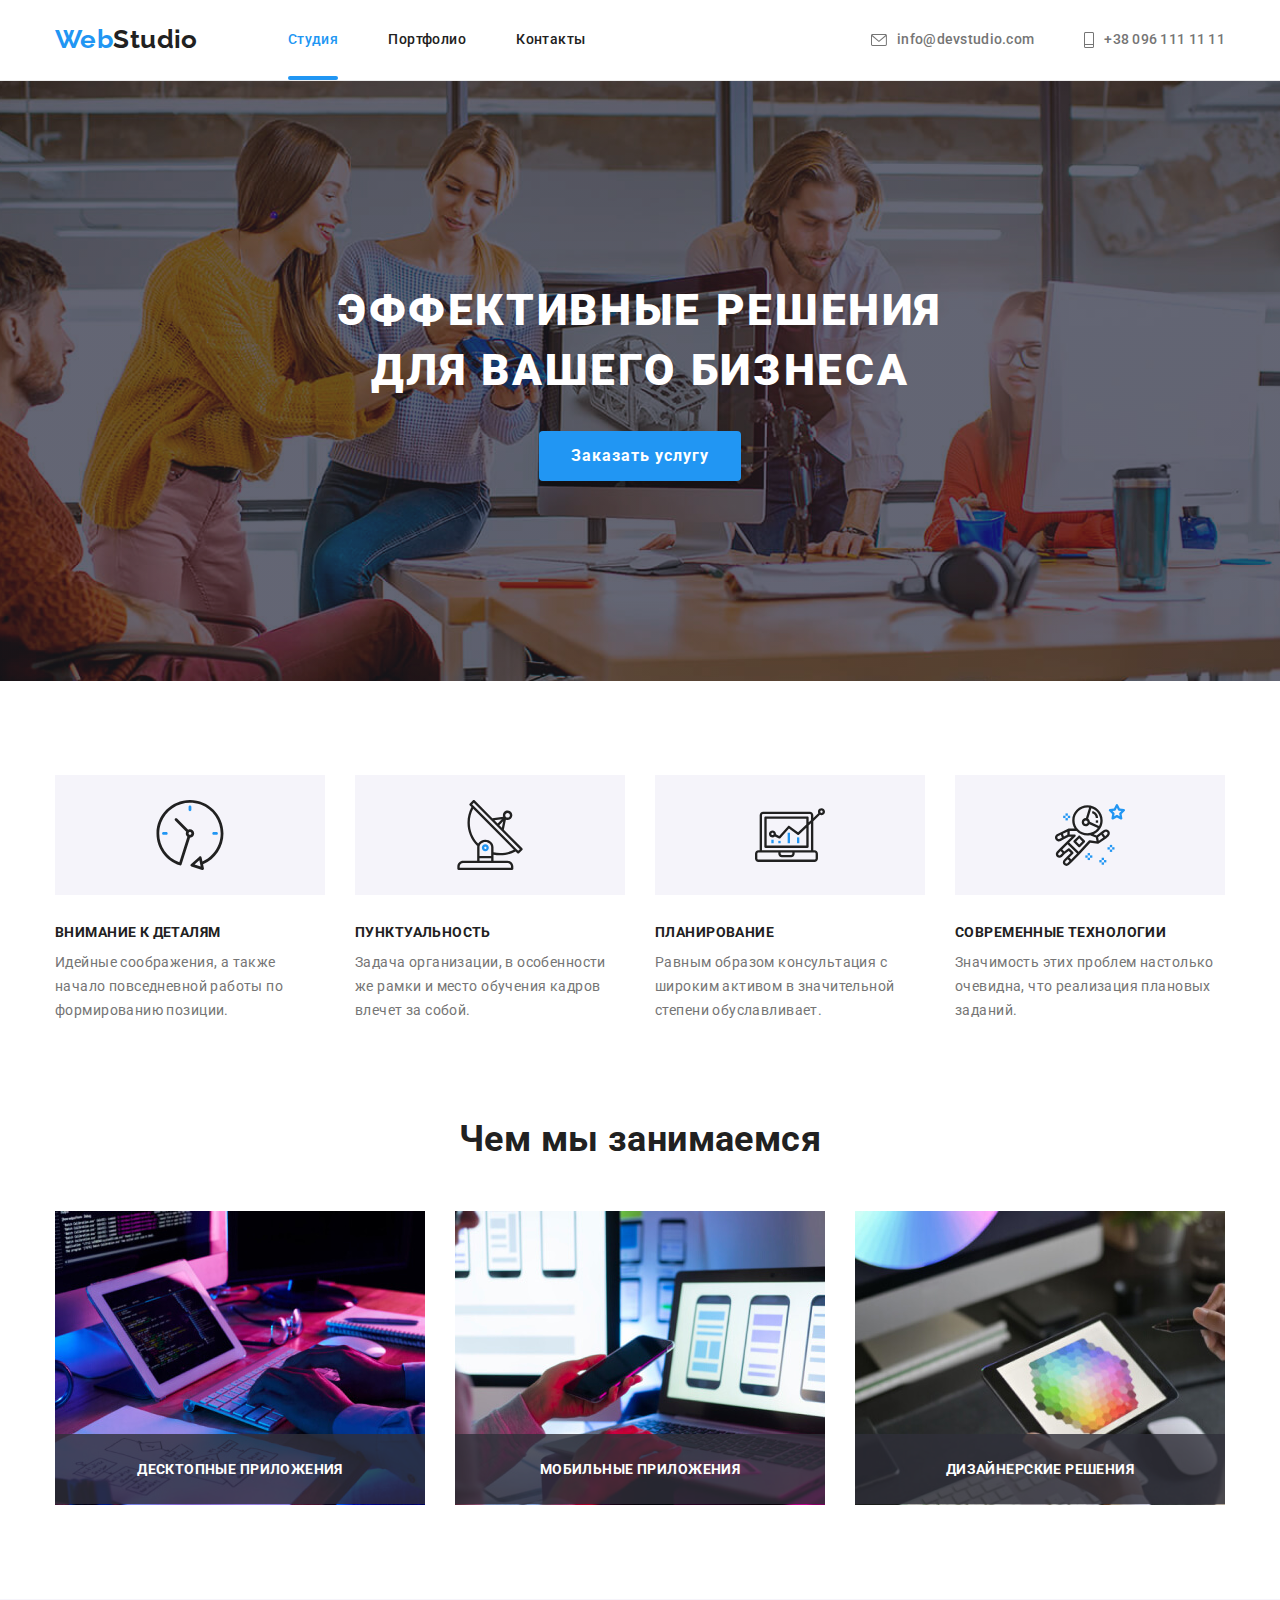
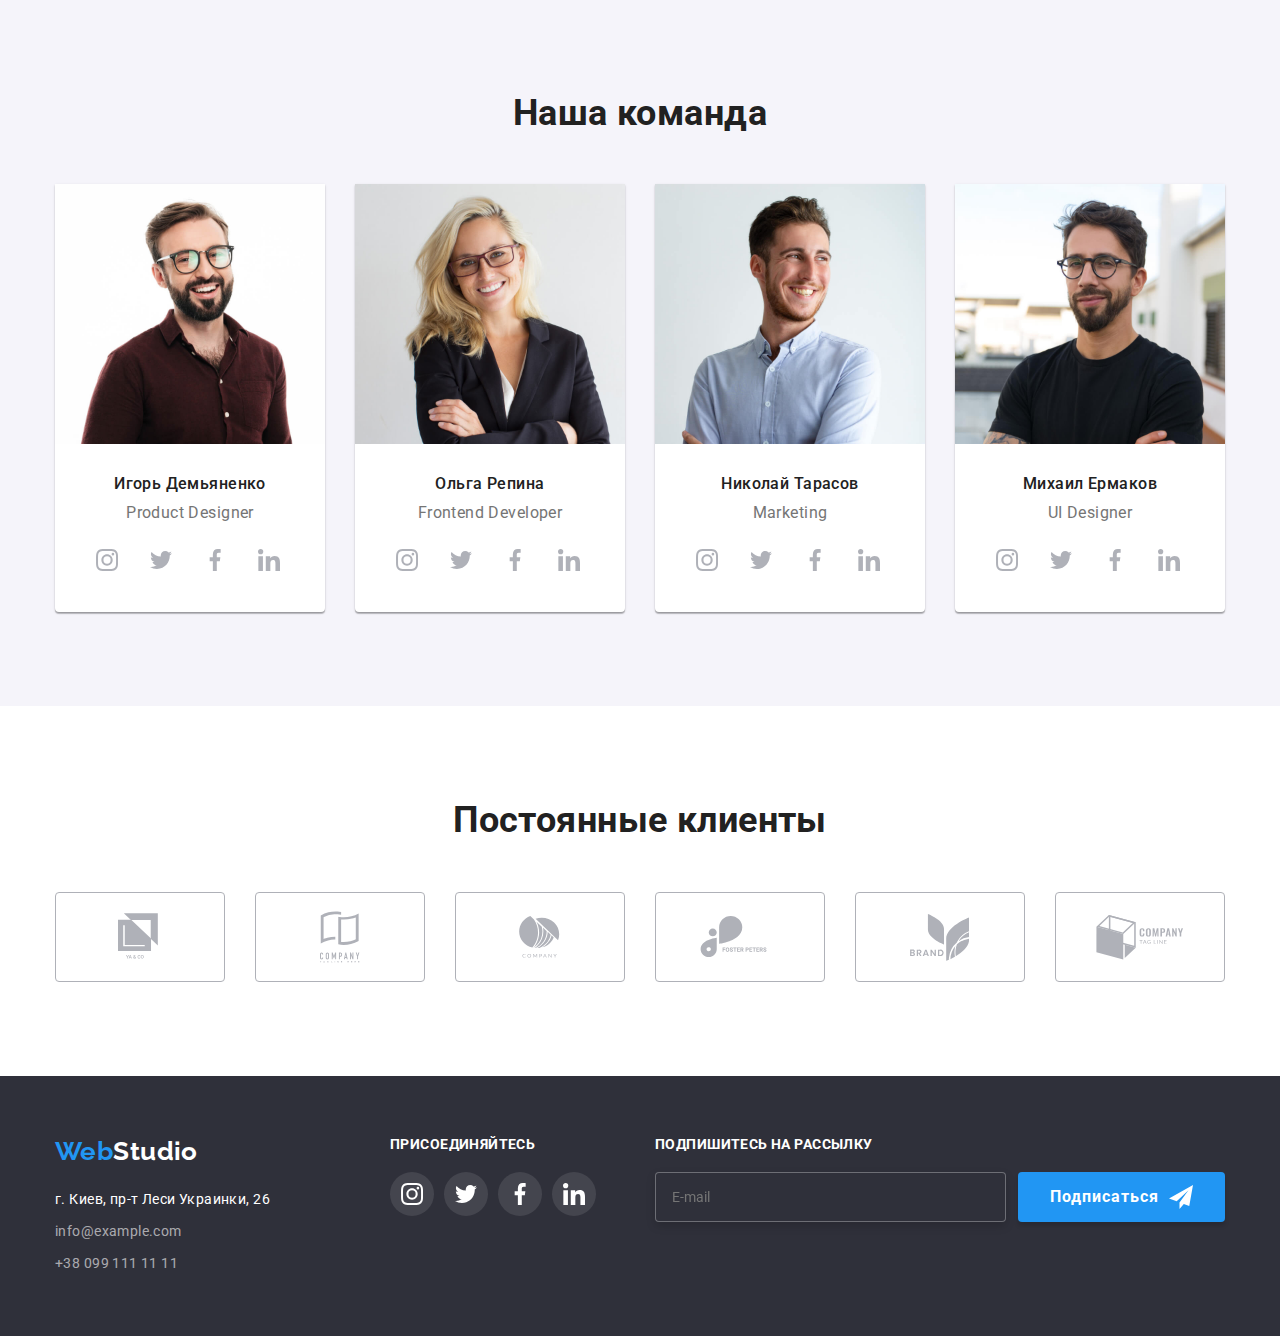
==== commit efe0512e: "сделал футер" ====
--- a/index.html
+++ b/index.html
@@ -394,6 +394,19 @@
             </li>
           </ul>
         </div>
+
+        <div class="subscription-container">
+          <p class="soshial-link-title">Подпишитесь на рассылку</p>
+          <form class="subscription-form">
+            <input type="email" name="email" placeholder="E-mail" class="subscription-input" />
+            <button type="submit" class="hero-btn footer-btn">
+              Подписаться
+              <svg class="subscription-send" width="24px" height="24px" ;>
+                <use class="send-img" href="./images/sprite.svg#send"></use>
+              </svg>
+            </button>
+          </form>
+        </div>
       </div>
     </footer>
 
@@ -404,25 +417,25 @@
             <p class="backdrop-form-name">Оставьте свои данные, мы вам перезвоним</p>
             <label for="Имя" class="backdrop-list">
               <span class="backdrop-form-text">Имя</span>
-              <input type="text" name="username" class="backdrop-imput" id="username" />
-              <svg class="backdrop-icon-container" width="12" heigth="12">
-                <use class="backdrop-icon" href="./images/sprite.svg#mail2"></use>
+              <input type="text" name="username" class="backdrop-imput" id="Имя" />
+              <svg class="backdrop-icon-container" width="18" heigth="18">
+                <use class="backdrop-icon" href="./images/sprite.svg#person"></use>
               </svg>
             </label>
 
             <label for="Телефон" class="backdrop-list">
               <span class="backdrop-form-text">Телефон</span>
-              <input type="tel" name="phone-number" class="backdrop-imput" id="phone-number" />
-              <svg class="backdrop-icon-container" width="13" heigth="13">
+              <input type="tel" name="phone-number" class="backdrop-imput" id="Телефон" />
+              <svg class="backdrop-icon-container" width="18" heigth="18">
                 <use class="backdrop-icon" href="./images/sprite.svg#phone"></use>
               </svg>
             </label>
 
             <label for="Почта" class="backdrop-list">
               <span class="backdrop-form-text">Почта</span>
-              <input type="email" name="email" class="backdrop-imput" id="email" />
+              <input type="email" name="email" class="backdrop-imput" id="Почта" />
               <svg class="backdrop-icon-container" width="15" heigth="12">
-                <use class="backdrop-icon" href="./images/sprite.svg#peple"></use>
+                <use class="backdrop-icon" href="./images/sprite.svg#mail2"></use>
               </svg>
             </label>
 
--- a/CSS/style.css
+++ b/CSS/style.css
@@ -672,6 +672,42 @@
   border-radius: 50%;
 }
 
+.subscription-container {
+  width: 570px;
+  padding: 60px 0;
+}
+
+.subscription-form {
+  display: flex;
+  justify-content: center;
+  align-items: center;
+}
+
+.subscription-input {
+  width: 358px;
+  height: 50px;
+  margin-top: 20px;
+  padding-left: 16px;
+
+  border: 1px solid rgba(255, 255, 255, 0.3);
+  box-sizing: border-box;
+  filter: drop-shadow(0px 4px 4px rgba(0, 0, 0, 0.15));
+  border-radius: 4px;
+  background: var(--footer-bg-color);
+}
+
+.footer-btn {
+  margin-left: 12px;
+  margin-top: 20px;
+  padding: 10px 32px;
+  box-shadow: 0px 4px 4px rgb(0 0 0 / 15%);
+}
+
+.subscription-send {
+  margin-left: 10px;
+  fill: var(--text-wite-color);
+}
+
 /* =================== END FOOTER ========================== */
 
 /* ========== Modal =============== */
@@ -767,15 +803,14 @@
 
 .backdrop-list {
   display: block;
-  margin-left: 40px;
+  margin-left: 41px;
   position: relative;
 }
 
 .backdrop-imput {
-  /* position: relative; */
   width: 448px;
   height: 40px;
-  padding-left: 30px;
+  padding-left: 44px;
   margin-top: 4px;
   border-radius: 4px;
   border: 1px solid rgba(33, 33, 33, 0.2);
@@ -804,10 +839,10 @@
 
 .backdrop-icon-container {
   position: absolute;
-  top: 50%;
+  top: 55%;
   left: 12px;
-  width: 13px;
-  height: 13px;
+  width: 18px;
+  height: 18px;
 }
 
 .backdrop-textarea {
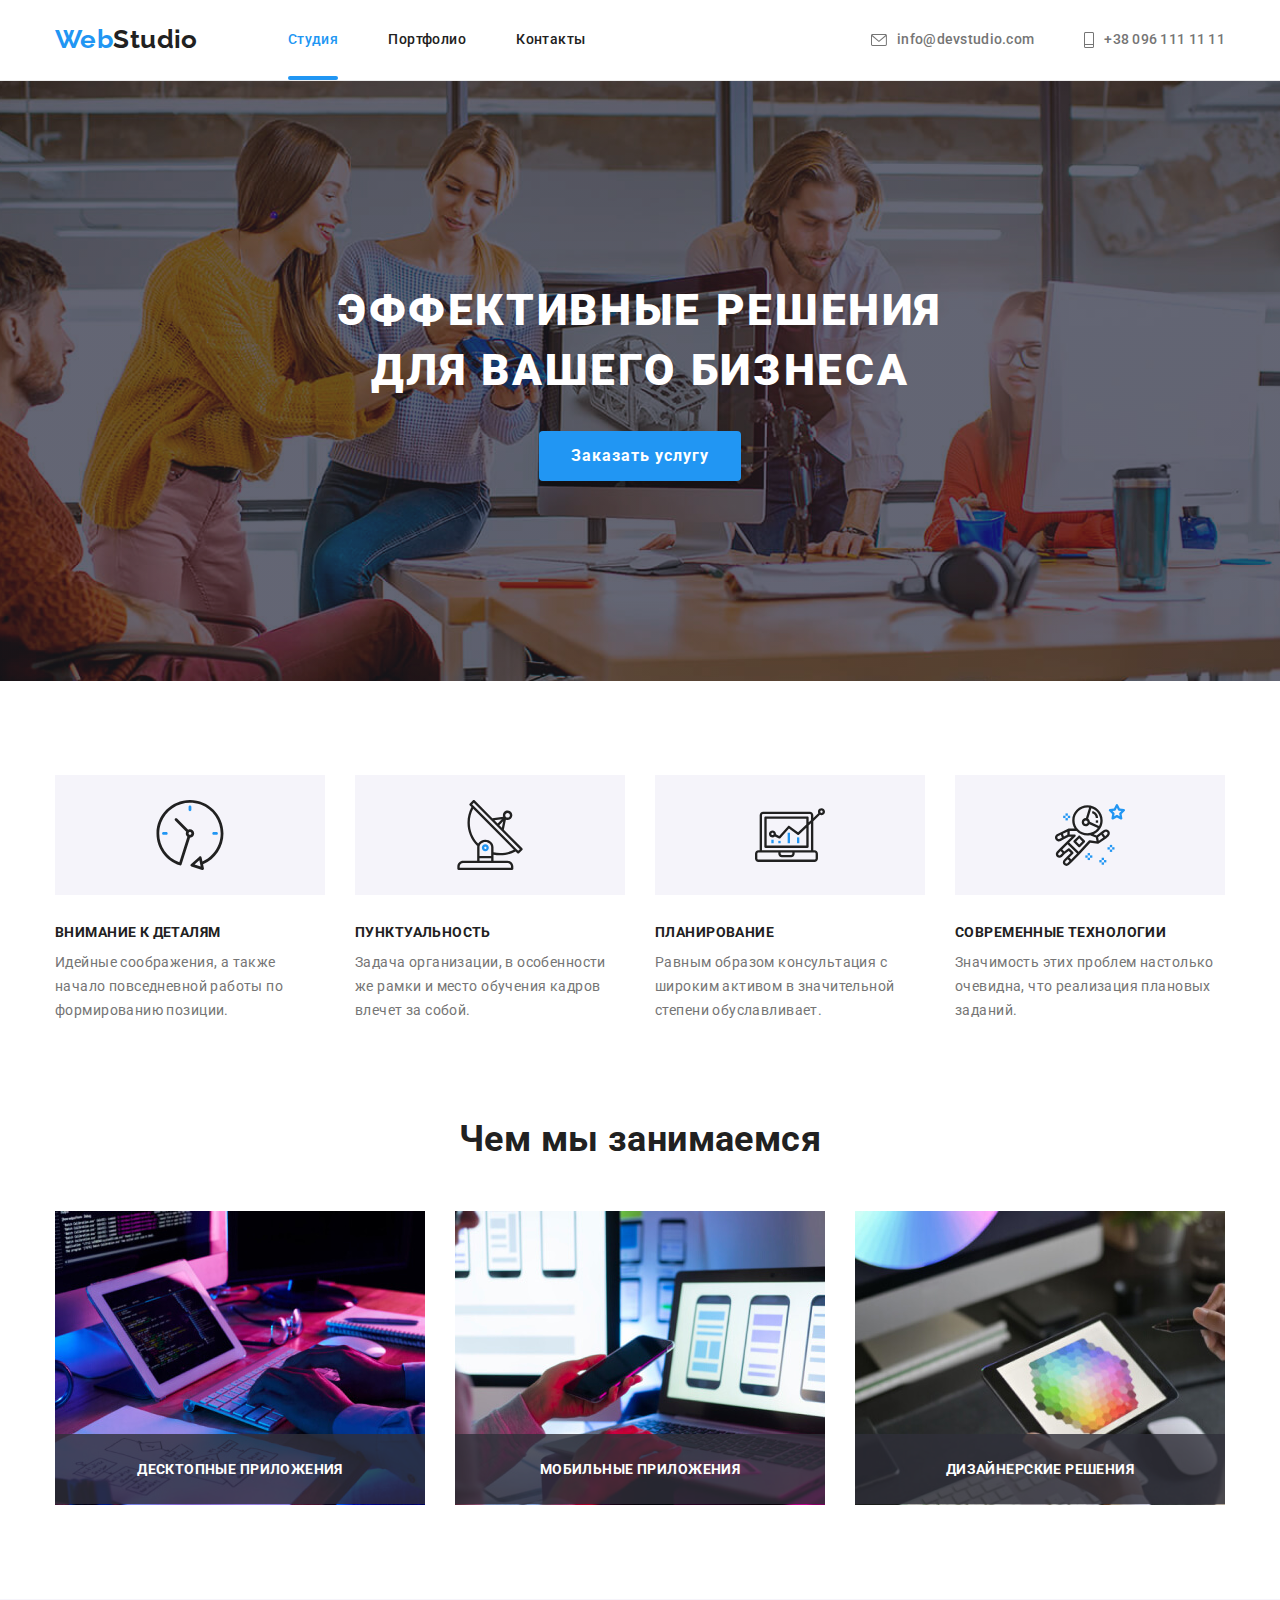
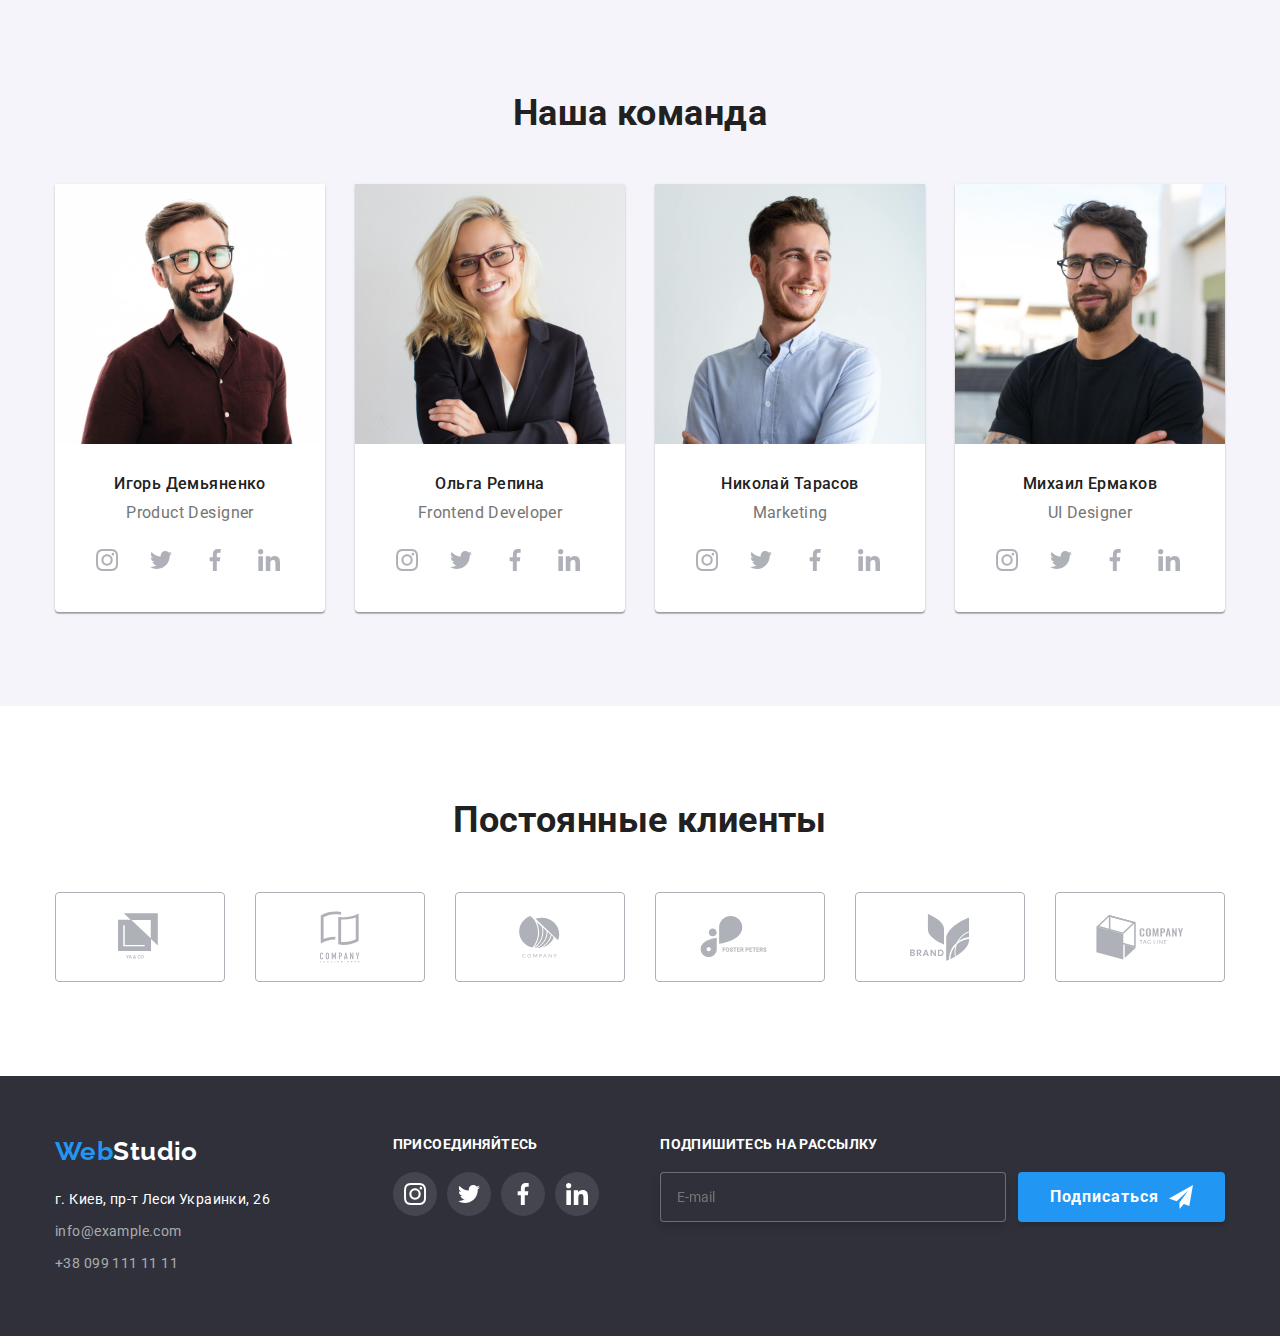
==== commit 6f5bdada: "Правки" ====
--- a/index.html
+++ b/index.html
@@ -401,7 +401,7 @@
             <input type="email" name="email" placeholder="E-mail" class="subscription-input" />
             <button type="submit" class="hero-btn footer-btn">
               Подписаться
-              <svg class="subscription-send" width="24px" height="24px" ;>
+              <svg class="subscription-send" width="24px" height="24px">
                 <use class="send-img" href="./images/sprite.svg#send"></use>
               </svg>
             </button>
@@ -417,54 +417,52 @@
             <p class="backdrop-form-name">Оставьте свои данные, мы вам перезвоним</p>
             <label for="Имя" class="backdrop-list">
               <span class="backdrop-form-text">Имя</span>
-              <input type="text" name="username" class="backdrop-imput" id="Имя" />
-              <svg class="backdrop-icon-container" width="18" heigth="18">
-                <use class="backdrop-icon" href="./images/sprite.svg#person"></use>
-              </svg>
+              <span class="svg-form-container">
+                <input type="text" name="username" class="backdrop-imput" id="Имя" />
+                <svg class="backdrop-icon-container" width="18" height="18">
+                  <use class="backdrop-icon" href="./images/sprite.svg#person"></use>
+                </svg>
+              </span>
             </label>
 
             <label for="Телефон" class="backdrop-list">
               <span class="backdrop-form-text">Телефон</span>
-              <input type="tel" name="phone-number" class="backdrop-imput" id="Телефон" />
-              <svg class="backdrop-icon-container" width="18" heigth="18">
-                <use class="backdrop-icon" href="./images/sprite.svg#phone"></use>
-              </svg>
+              <span class="svg-form-container">
+                <input type="tel" name="phone-number" class="backdrop-imput" id="Телефон" />
+                <svg class="backdrop-icon-container" width="18" height="18">
+                  <use class="backdrop-icon" href="./images/sprite.svg#phone"></use>
+                </svg>
+              </span>
             </label>
 
             <label for="Почта" class="backdrop-list">
               <span class="backdrop-form-text">Почта</span>
-              <input type="email" name="email" class="backdrop-imput" id="Почта" />
-              <svg class="backdrop-icon-container" width="15" heigth="12">
-                <use class="backdrop-icon" href="./images/sprite.svg#mail2"></use>
-              </svg>
+              <span class="svg-form-container">
+                <input type="email" name="email" class="backdrop-imput" id="Почта" />
+                <svg class="backdrop-icon-container" width="18" height="18">
+                  <use class="backdrop-icon" href="./images/sprite.svg#mail2"></use>
+                </svg>
+              </span>
             </label>
 
             <label for="comment" class="backdrop-list">
               <span class="backdrop-form-text">Комментарий</span>
-              <textarea
-                name="comment"
-                rows="5"
-                placeholder="Введите текст"
-                class="backdrop-textarea"
-                id="comment"
-              ></textarea>
+              <textarea name="comment" placeholder="Введите текст" class="backdrop-textarea" id="comment"></textarea>
             </label>
 
-            <label class="backdrop-checkbox">
-              <input type="checkbox" name="mailing" />
-              <p class="checkbox-text">Соглашаюсь с рассылкой и принимаю</p>
-              <a href="#" class="checkbox-link">Условия договора</a>
+            <input name="mailing" id="mailing" type="checkbox" class="backdrop-checkbox-bg visually-hidden" />
+            <label for="mailing" class="checkbox-text"
+              >Соглашаюсь с рассылкой и принимаю <a href="#" class="checkbox-link">Условия договора</a>
             </label>
-
             <button type="submit" class="hero-btn">Отправить</button>
           </form>
-        </div>
-
-        <button type="button" data-modal-close class="backdrop-btn">
-          <svg class="icon-exit">
-            <use href="./images/sprite.svg#close-black"></use>
-          </svg>
-        </button>
+
+          <button type="button" data-modal-close class="backdrop-btn">
+            <svg class="icon-exit">
+              <use href="./images/sprite.svg#close-black"></use>
+            </svg>
+          </button>
+        </div>
       </div>
     </div>
 
--- a/CSS/style.css
+++ b/CSS/style.css
@@ -275,20 +275,6 @@
   line-height: 1.16;
 }
 
-.section .filter {
-  background-color: var(--background-second-color);
-  font-family: inherit;
-}
-
-.section .filter:focus,
-.section .filter:hover {
-  color: var(--text-accent);
-}
-
-.section .filter-text {
-  color: var(--text-color);
-}
-
 .section .section-title.name-page {
   font-weight: 700;
   font-size: 36px;
@@ -684,7 +670,7 @@
 }
 
 .subscription-input {
-  width: 358px;
+  flex-grow: 1;
   height: 50px;
   margin-top: 20px;
   padding-left: 16px;
@@ -694,6 +680,14 @@
   filter: drop-shadow(0px 4px 4px rgba(0, 0, 0, 0.15));
   border-radius: 4px;
   background: var(--footer-bg-color);
+
+  transition: border 250ms var(--cubic);
+}
+
+.subscription-input:focus {
+  outline: none;
+  border: 1px solid #2196f3;
+  border-radius: 4px;
 }
 
 .footer-btn {
@@ -733,6 +727,7 @@
 
   width: 528px;
   height: 581px;
+  padding: 40px;
   background: #ffffff;
   box-shadow: 0px 1px 3px rgba(0, 0, 0, 0.12), 0px 1px 1px rgba(0, 0, 0, 0.14), 0px 2px 1px rgba(0, 0, 0, 0.2);
   border-radius: 4px;
@@ -769,19 +764,12 @@
   pointer-events: none;
 }
 
-.backdrop-btn:focus,
-.backdrop-btn:hover {
-  border: 1px solid var(--text-accent);
-}
-
-.backdrop-btn:focus .icon-exit,
-.backdrop-btn:hover .icon-exit {
+.backdrop-btn:hover .icon-exit,
+.backdrop-btn:focus .icon-exit {
   fill: var(--text-accent);
 }
 
 .backdrop-form-name {
-  margin-top: 40px;
-
   font-weight: 700;
   font-size: 20px;
   line-height: 1.15;
@@ -803,29 +791,56 @@
 
 .backdrop-list {
   display: block;
-  margin-left: 41px;
-  position: relative;
 }
 
 .backdrop-imput {
-  width: 448px;
+  width: 100%;
   height: 40px;
   padding-left: 44px;
   margin-top: 4px;
   border-radius: 4px;
   border: 1px solid rgba(33, 33, 33, 0.2);
-}
-
-.backdrop-checkbox {
-  display: flex;
-  justify-content: center;
-  align-items: center;
+
+  transition: border 250ms var(--cubic);
+}
+
+.backdrop-imput:focus {
+  outline: none;
+  border: 1px solid #2196f3;
+  border-radius: 4px;
+}
+
+.svg-form-container {
+  position: relative;
+}
+
+.checkbox-text::before {
+  display: inline-block;
+  text-align: center;
+  vertical-align: middle;
+  content: '';
+  width: 16px;
+  height: 15px;
+  margin-right: 7px;
+
+  border: 2px solid var(--text-black-color);
+  border-radius: 2px;
+  background-size: contain;
+}
+
+.backdrop-checkbox-bg:checked + .checkbox-text::before {
+  background-color: var(--text-accent);
+  background-image: url(../images/icon-check.svg);
+  background-size: contain;
+  border-color: var(--text-accent);
+  border-radius: 2px;
+}
+
+.checkbox-text {
+  display: inline-block;
+  margin-left: 9px;
   margin-top: 20px;
-}
-
-.checkbox-text {
-  margin-left: 9px;
-
+  vertical-align: top;
   font-weight: 400;
   font-size: 14px;
   line-height: 1.171;
@@ -834,23 +849,42 @@
 }
 
 .checkbox-link {
-  margin-left: 4px;
+  color: var(--text-accent);
 }
 
 .backdrop-icon-container {
   position: absolute;
-  top: 55%;
-  left: 12px;
-  width: 18px;
-  height: 18px;
+  top: 50%;
+  left: 14px;
+  transform: translateY(-50%);
+
+  transition: fill 250ms var(--cubic);
+}
+
+.backdrop-imput:focus + .backdrop-icon-container {
+  fill: var(--text-accent);
 }
 
 .backdrop-textarea {
   width: 448px;
+  height: 120px;
   padding: 12px 16px;
   margin-top: 4px;
   border-radius: 4px;
   border: 1px solid rgba(33, 33, 33, 0.2);
+
+  transition: border-radius 250ms var(--cubic);
+}
+
+.backdrop-textarea::placeholder {
+  color: rgba(117, 117, 117, 0.5);
+}
+
+.backdrop-textarea:hover,
+.backdrop-textarea:focus {
+  outline: none;
+  border: 1px solid #2196f3;
+  border-radius: 4px;
 }
 
 /* ========== END Modal =============== */
@@ -915,6 +949,20 @@
   box-shadow: 0px 3px 1px rgba(0, 0, 0, 0.1), 0px 1px 2px rgba(0, 0, 0, 0.08), 0px 2px 2px rgba(0, 0, 0, 0.12);
 }
 
+.section .filter {
+  background-color: var(--background-second-color);
+  font-family: inherit;
+}
+
+.section .filter:focus,
+.section .filter:hover {
+  color: var(--text-accent);
+}
+
+.section .filter-text {
+  color: var(--text-color);
+}
+
 /* ================ END filter ================ */
 
 /*  ==================== Список фильтра ================= */
@@ -976,11 +1024,6 @@
   transform: translateY(0);
 }
 
-/* .section .filter-link:focus,
-.section .filter-link:hover {
-  color: var(--text-accent);
-} */
-
 .filter-link:focus,
 .filter-link:hover {
   box-shadow: 0px 1px 1px rgba(0, 0, 0, 0.12), 0px 4px 4px rgba(0, 0, 0, 0.06), 1px 4px 6px rgba(0, 0, 0, 0.16);
